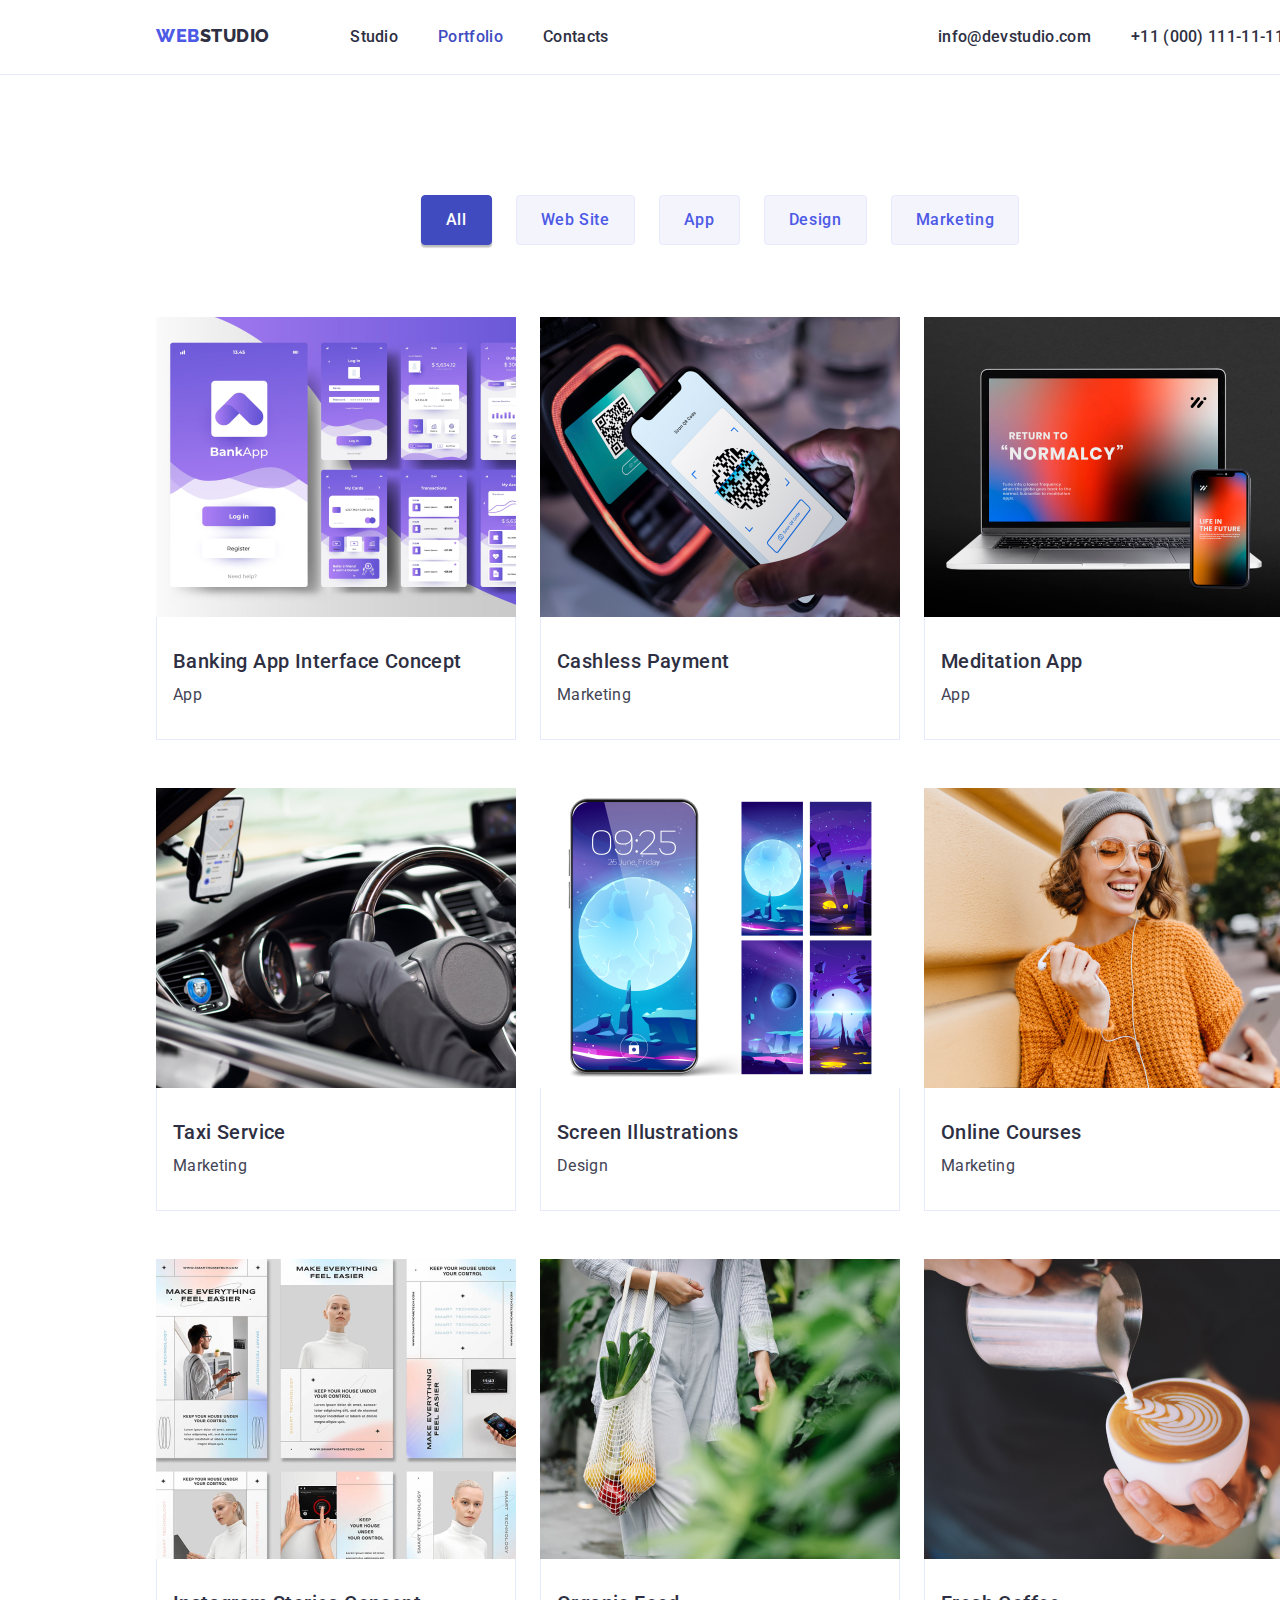
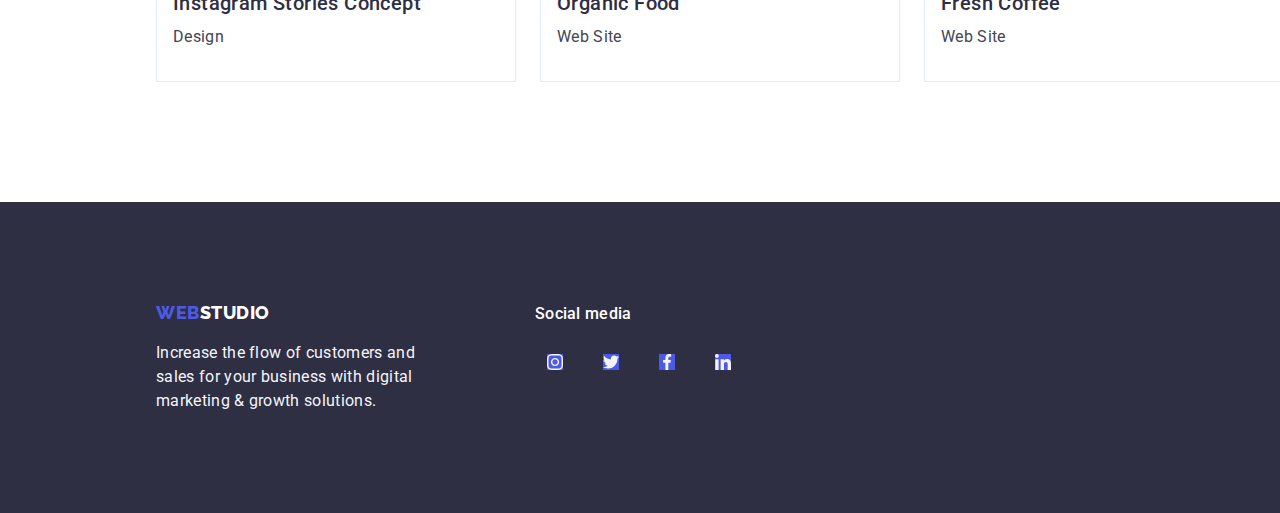
==== portfolio.html @ 373e4af5 "hw-4-initial" ====
<!DOCTYPE html>
<html lang="en">
    <head>
        <meta charset="UTF-8">
        <meta name="viewport" content="width=device-width, initial-scale=1.0">
        <title>GOIT-homework #3</title>
        <link rel="stylesheet" href="https://cdnjs.cloudflare.com/ajax/libs/modern-normalize/1.0.0/modern-normalize.min.css" />
        <link rel="preconnect" href="https://fonts.googleapis.com">
        <link rel="preconnect" href="https://fonts.gstatic.com" crossorigin>
        <link href="https://fonts.googleapis.com/css2?family=Raleway:ital,wght@0,800;1,800&family=Roboto:ital,wght@0,400;0,500;0,700;0,900;1,400;1,500;1,700;1,900&display=swap"
            rel="stylesheet">
        <link rel="stylesheet" href="./css/styles.css" />
    </head>

    <body>
        <header class="header">
            <div class="container header-container">
                <nav>
                    <a href="./index.html" class="logo-web link">WEB<span class="logo-studio">STUDIO</span></a>
                    <ul class="menu list">
                        <li><a class="menu-link link" href="./index.html">Studio</a></li>
                        <li><a class="menu-link link active-link" href="./portfolio.html">Portfolio</a></li>
                        <li><a class="menu-link link" href="#">Contacts</a></li>
                    </ul>
                </nav>
        
                <ul class="container-contacts contact-links list">
                    <li><a class="menu-link link" href="mailto:info@devstudio.com">info@devstudio.com</a></li>
                    <li><a class="menu-link link" href="tel:+110001111111">+11 (000) 111-11-11</a></li>
                </ul>
            </div>
        </header>

        <main>
            <section class="section">
                <div class="container">
                    <ul class="filter list">
                        <li><button type="button" class="button-filter-active button-filter">All</button></li>
                        <li><button type="button" class="button-filter">Web Site</button></li>
                        <li><button type="button" class="button-filter">App</button></li>
                        <li><button type="button" class="button-filter">Design</button></li>
                        <li><button type="button" class="button-filter">Marketing</button></li>
                    </ul>

                    <ul class="portfolio list">
                        <li class="portfolio_item">
                            <img src="./images/portfolio-1.jpg" width="360" alt="Banking App Interface Concept" />
                            <div class="portfolio-text_wrapper">
                                <h3 class="portfolio_title">Banking App Interface Concept</h3>
                                <p class="portfolio_description"> App</p>
                            </div>
                        </li>

                        <li class="portfolio_item">
                            <img src="./images/portfolio-2.jpg" width="360" alt="Cashless Payment" />
                            <div class="portfolio-text_wrapper">
                                <h3 class="portfolio_title">Cashless Payment</h3>
                                <p class="portfolio_description">Marketing</p>
                            </div>
                        </li>

                        <li class="portfolio_item">
                            <img src="./images/portfolio-3.jpg" width="360" alt="Meditation App" />
                            <div class="portfolio-text_wrapper">
                                <h3 class="portfolio_title">Meditation App</h3>
                                <p class="portfolio_description">App</p>
                            </div>
                        </li>
                    
                        <li class="portfolio_item">
                            <img src="./images/portfolio-4.jpg" width="360" alt="Taxi Service" />
                            <div class="portfolio-text_wrapper">
                                <h3 class="portfolio_title">Taxi Service</h3>
                                <p class="portfolio_description"> Marketing</p>
                            </div>
                        </li>
                    
                        <li class="portfolio_item">
                            <img src="./images/portfolio-5.jpg" width="360" alt="Screen Illustrations" />
                            <div class="portfolio-text_wrapper">
                                <h3 class="portfolio_title">Screen Illustrations</h3>
                                <p class="portfolio_description">Design</p>
                            </div>
                        </li>
                    
                        <li class="portfolio_item">
                        <div class="portfolio_item">
                            <img src="./images/portfolio-6.jpg" width="360" alt="Online Courses" />
                            <div class="portfolio-text_wrapper">
                                <h3 class="portfolio_title">Online Courses</h3>
                                <p class="portfolio_description">Marketing</p>
                            </div>
                        </li>
                    
                        <li class="portfolio_item">
                            <img src="./images/portfolio-7.jpg" width="360" alt="Instagram Stories Concept" />
                            <div class="portfolio-text_wrapper">
                                <h3 class="portfolio_title">Instagram Stories Concept</h3>
                                <p class="portfolio_description"> Design</p>
                            </div>
                        </li>
                    
                        <li class="portfolio_item">
                            <img src="./images/portfolio-8.jpg" width="360" alt="Organic Food" />
                            <div class="portfolio-text_wrapper">
                                <h3 class="portfolio_title">Organic Food</h3>
                                <p class="portfolio_description">Web Site</p>
                            </div>
                        </li>
                    
                        <li class="portfolio_item">
                            <img src="./images/portfolio-9.jpg" width="360" alt="Fresh Coffee" />
                            <div class="portfolio-text_wrapper">
                                <h3 class="portfolio_title">Fresh Coffee</h3>
                                <p class="portfolio_description">Web Site</p>
                            </div>
                        </li>
                    </ul>
                </div>
            </section>
        </main>

    <footer class="footer">
        <div class="container row">
    
            <div class="footer-container">
                <a href="./index.html" class="logo-web link">WEB<span class="logo-studio-white">STUDIO</span></a>
                <p class="footer-item">Increase the flow of customers and <br />sales for your business with digital<br />
                    marketing &
                    growth solutions.</p>
            </div>
    
            <div class="footer-container footer-social-links_box">
                <p class="footer-social-links_text">Social media</p>
                <div class="footer-social-links">
                    <svg class="footer-social-links_svg">
                        <use href="./images/instagram.svg#instagram"></use>
                    </svg>
    
                    <svg class="footer-social-links_svg">
                        <use href="./images/twitter.svg#twitter"></use>
                    </svg>
                    <svg class="footer-social-links_svg">
                        <use href="./images/facebook.svg#facebook"></use>
                    </svg>
                    <svg class="footer-social-links_svg">
                        <use href="./images/linkedin.svg#linkedin"></use>
                    </svg>
                </div>
            </div>
        </div>
    
    </footer>
    </body>
    
    </html>
---- css/styles.css ----
:root {
    --cloud:#F4F4FD;
    --white:#ffffff;
    --navyblue:#2E2F42;
    --iris: #4D5AE5;
    --ocean:#404BBF;
    --cornflower:#E7E9FC;
    --slate: #434455;
    --lightslate:#8E8F99;
}
body {
    font-family: 'Roboto', sans-serif;
    background-color: var(--background-white);
    color: var(--navyblue);
    font-size: 16px;
    line-height: 24px;
    letter-spacing: 0.32px;
}
/* default */
h1,
h2,
h3,
h4,
h5,
h6,
p {
    margin: 0;
}

html {
    box-sizing: border-box;
}

*,
*::after,
*::before {
    box-sizing: inherit;
}

img {
    display: block;
    max-width: 100%;
    height: auto;
}

.link {
    text-decoration: none;
    color: inherit;
}

.list {
    list-style: none;
    padding: 0;
    margin: 0;
}

/*---*/

.active-link{
    color: var(--ocean);
}
.menu-link{
    font-size: 16px;
    font-weight: 500;
    line-height: 24px;
    letter-spacing: 0.32px;
}
.link:hover, .link:focus {
    color: var(--iris);
}
.link:active {
    color: var(--ocean);
}
.contact-links .link {
    color: var(--navyblue);
}
.contact-links .link:focus, .link:hover {
    color: var(--iris);
}
.contact-links .link:active {
    color: var(--ocean);
}

.logo-web, .logo-studio{
    color: var(--iris);
    font-size: 18px;
    font-family: Raleway;
    font-weight: 800;
    line-height: 21px;
    letter-spacing: 0.54px;
    text-transform: uppercase;
}

.logo-studio{
    color: var(--navyblue);
}
.logo-studio-white {
    color: var(--white);
}
.container {
    width: 1440px;
    padding: 0 156px;
    margin: 0 auto;
}
.container-contacts {
    display: flex;
    gap: 40px;
 
}
.header{
    padding: 25px 0;
    border-bottom: 1px solid var(--cornflower);
}
.header-container{
    display: flex;
    justify-content: space-between;
}
.menu {
    display: inline-flex;
    align-items: flex-start;
    gap: 40px;
    margin-left: 76px;
}

.what-we-do_item {
    flex-direction: column;
    justify-content: center;
    align-items: center;
    width: 360px;
    height: 300px;
    border: 1px solid var(--cornflower);
    background: url(<path-to-image>), lightgray -72.845px -19px / 144.444% 112.667% no-repeat;
}
.what-we-do {
    display: flex;
    gap: 24px;
    justify-content: center;
}
.hero{
    background-color: var(--navyblue);
    background:  url(../images/people-office.jpg), var(--grey, rgba(46, 47, 66, 0.70));
    background-blend-mode: overlay;
    background-size: cover;
    padding: 188px 0;
}
.hero-container {
    text-align: center;
   
}
.hero-title {
    font-size: 56px;
    font-weight: 700;
    line-height: 60px;
    letter-spacing: 1.12px;
    text-align: center;
    margin-bottom: 50px;
    color: white;
}
.hero-container_button {
    text-align: center;
    padding-top: 48px;
}
.main-button {
    display: inline-flex;
    padding: 16px 32px;
    align-items: flex-start;
    border: none;
    border-radius: 4px;
    background-color: var(--iris);
    color: var(--white);
    box-shadow: 0px 4px 4px 0px rgba(0, 0, 0, 0.15);
    cursor: pointer;
}
.button:hover{
    background-color: var(--ocean);
}
.section {
    padding: 120px 0;
}
.section-no-top-padding {
    padding-top: 0;
}
.benefits {
    gap: 22px;
    display: flex;
    align-items: center;
}
.benefits-svg {
    width: 64px;
    height: 64px;
   
    flex-shrink: 0;
}
.benefits-svg-box{
    width: 264px;
    height: 112px;
    padding: 24px 100px;
    flex-shrink: 0;
    border-radius: 4px;
    background: var(--cloud);
}

.benefits-title{
    font-size: 20px;
    font-weight: 500;
    line-height: 24px;
    margin-bottom: 8px;
    letter-spacing: 0.4px;
}
.benefits-description{
    font-size: 16px;
    line-height: 24px;
    letter-spacing: 0.32px;
}
.section_title{
    font-size: 36px;
    font-weight: 700;
    line-height: 40px;
    letter-spacing: 0.72px;
    text-transform: capitalize;
    text-align: center;
    margin-bottom: 70px;
}
.team-background {
    background: var(--cloud);
}
.team {
    display: flex;
    gap: 24px;
    justify-content: center;
}
.team-item {
    padding-bottom: 32px;
    border-radius: 0px 0px 4px 4px;
    background-color: var(--white);
    box-shadow: 0px 2px 1px 0px rgba(46, 47, 66, 0.08), 0px 1px 1px 0px rgba(46, 47, 66, 0.16), 0px 1px 6px 0px rgba(46, 47, 66, 0.08);
}
.team-name{
    margin-top: 25px;
    margin-bottom: 10px;
    text-align: center;
    font-size: 20px;
    font-weight: 500;
    line-height: 24px;
    letter-spacing: 0.4px;
}
.team-position{
    text-align: center;
    font-size: 16px;
    line-height: 24px;
    letter-spacing: 0.32px;
    margin-bottom: 8px;
}
.team-social-links{
    display: flex;
    justify-content: center;
    align-items: center;
    gap: 24px;
}
.team-social-links_box {
    width: 40px;
    height: 40px;
    fill: var(--iris);
}
.team-social-links_box:hover, .team-social-links_box:focus {
    fill: var(--ocean);
    cursor: pointer;
}

.button-filter{
    display: flex;
    padding: 12px 24px;
    justify-content: center;
    align-items: center;
    border-radius: 4px;
    border: 1px solid var(--cornflower);
    background: var(--cloud);
    color: var(--iris);
    font-size: 16px;
    font-weight: 500;
    line-height: 24px;
    letter-spacing: 0.64px;
}
.button-filter:hover {
    background-color: var(--ocean);
    cursor: pointer;
    color: var(--white);
    border: 1px solid var(--ocean);
}
.button-filter-active {
    background: var(--ocean);
    color: var(--white);
    box-shadow: 0px 2px 2px 0px rgba(0, 0, 0, 0.12), 0px 2px 1px 0px rgba(0, 0, 0, 0.08), 0px 3px 1px 0px rgba(0, 0, 0, 0.10);
    border: 1px solid var(--ocean);
    cursor: pointer;
}
.filter {
    display: flex;
    gap: 24px;
    justify-content: center;
    margin-bottom: 72px;
}
.portfolio {
    display: flex;
    gap: 48px 24px;
    flex-wrap: wrap;
}

.portfolio_item{
    display: flex;
    width: 360px;
    flex-direction: column;
    align-items: flex-start;
    border-radius: 0px 0px 4px 4px;
}
.portfolio-text_wrapper{
    padding: 32px 16px;
    border: 1px solid var(--cornflower);
    border-top: none;
    width: 100%;
}
.portfolio_title{
    color: var(--navyblue);
    margin-bottom: 10px;
    font-size: 20px;
    font-weight: 500;
    line-height: 24px;
    letter-spacing: 0.4px;
}
.portfolio_description{
    color: var(--slate);
    font-size: 16px;
    line-height: 24px;
    letter-spacing: 0.32px;
}
.customers{
    display: inline-flex;
    align-items: flex-start;
    gap: 24px;
}
.customers-box{
    width: 168px;
    height: 88px;
    flex-shrink: 0;
    border-radius: 4px;
    border: 1px solid var(--lightslate);
}
.customers-box_svg{
    width: 168px;
        height: 88px;
        padding: 16px 32px;
        fill: var(--lightslate);
}
.customers-box_svg:hover, .customers-box_svg:focus {
    fill: var(--ocean);
    cursor: pointer;
}
.footer {
    background-color: var(--navyblue);
    padding: 100px 0;
    
}
.footer-container {
    display: flex;
    flex-direction: column;
}
.footer-item {
    margin-top: 17.5px;
    color: var(--cloud);
    font-size: 16px;
    line-height: 24px;
    letter-spacing: 0.32px;
}
.footer-social-links_box {
    width: 208px;
    height: 80px; 
    margin-left: 120px;
    display: inline;
}
.footer-social-links {
    display: inline-flex;
    align-items: flex-start;
    gap: 16px;
}
.footer-social-links_svg {
    width: 40px;
    height: 40px;
    fill: var(--iris);
}
.footer-social-links_text{
    color: var(--white, #FFF);
    font-size: 16px;
    font-weight: 500;
    line-height: 24px;
    letter-spacing: 0.32px;
    margin-bottom: 16px;
}

.footer-social-links_svg:hover,
.footer-social-links_svg:focus {
    fill: var(--ocean);
    cursor: pointer;
}
.row {
    display: flex;
    flex-direction: row;
    flex-wrap: wrap;
    width: 100%;
}
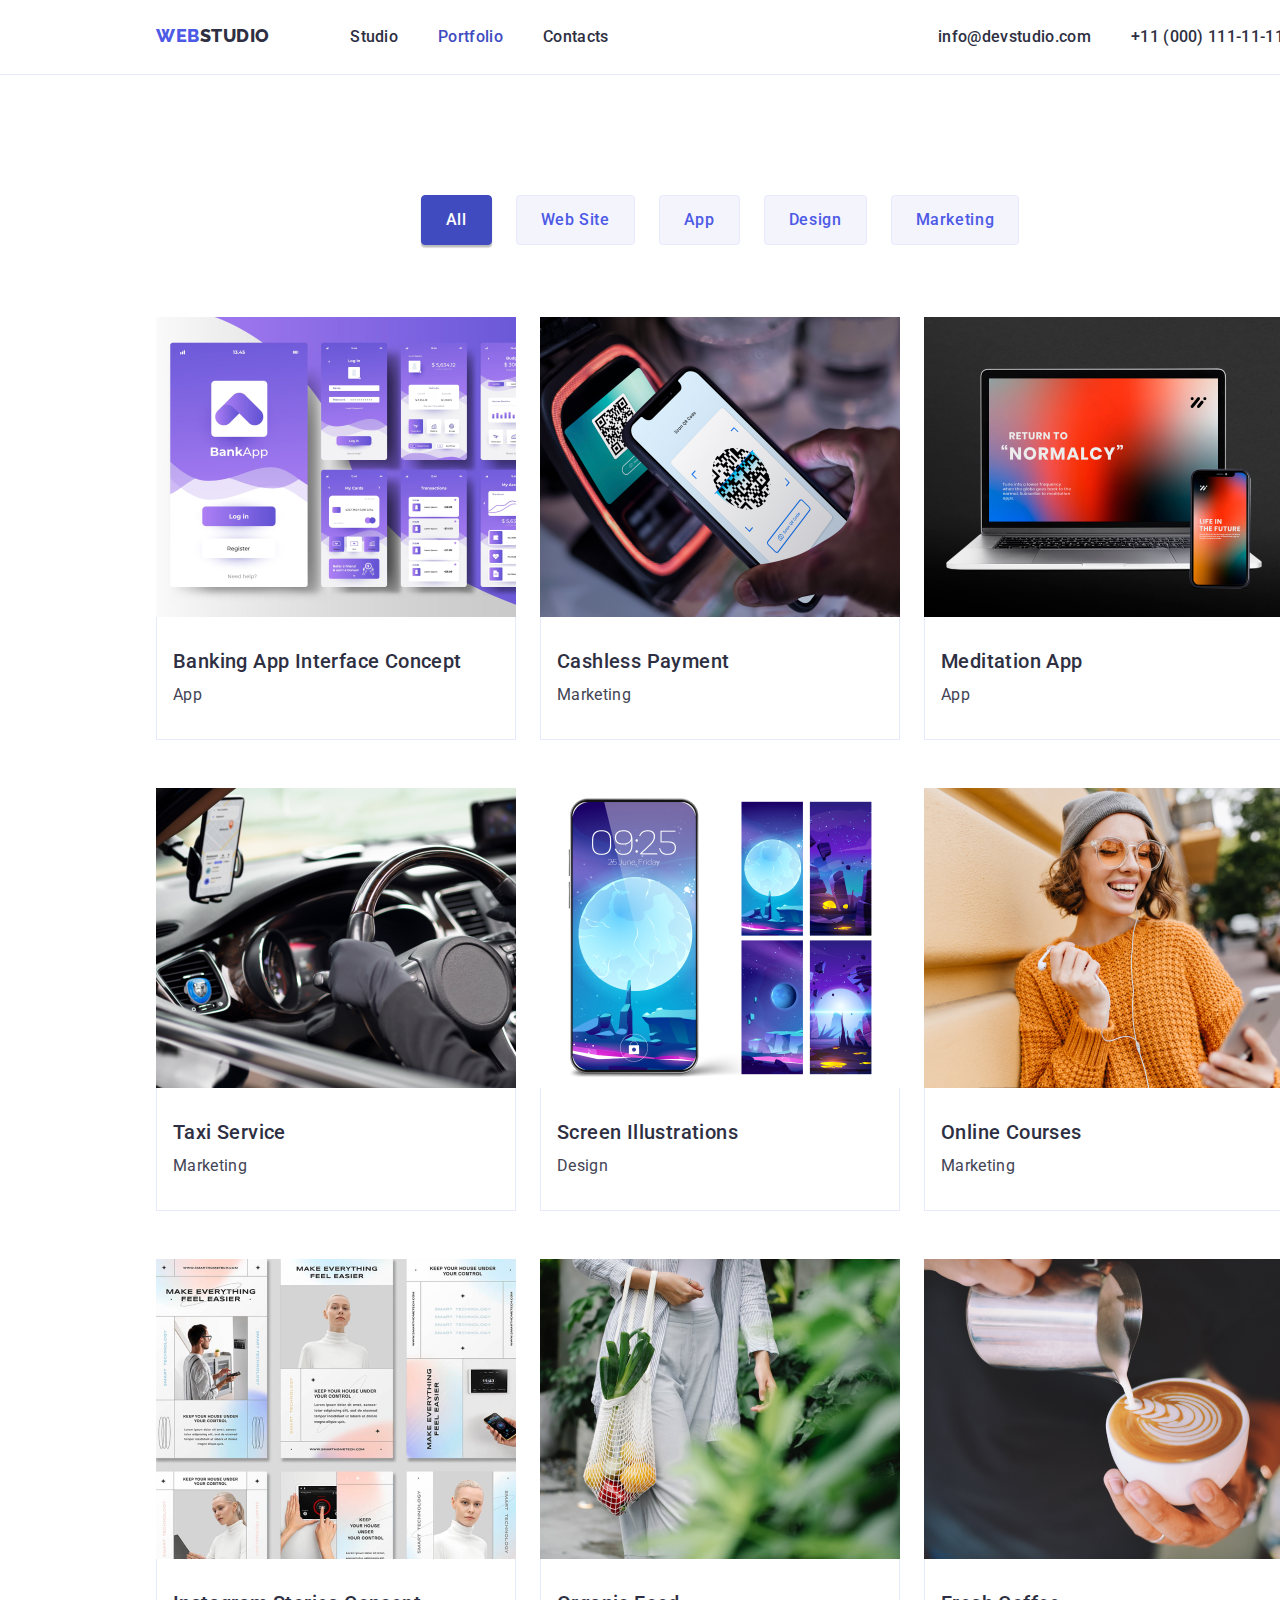
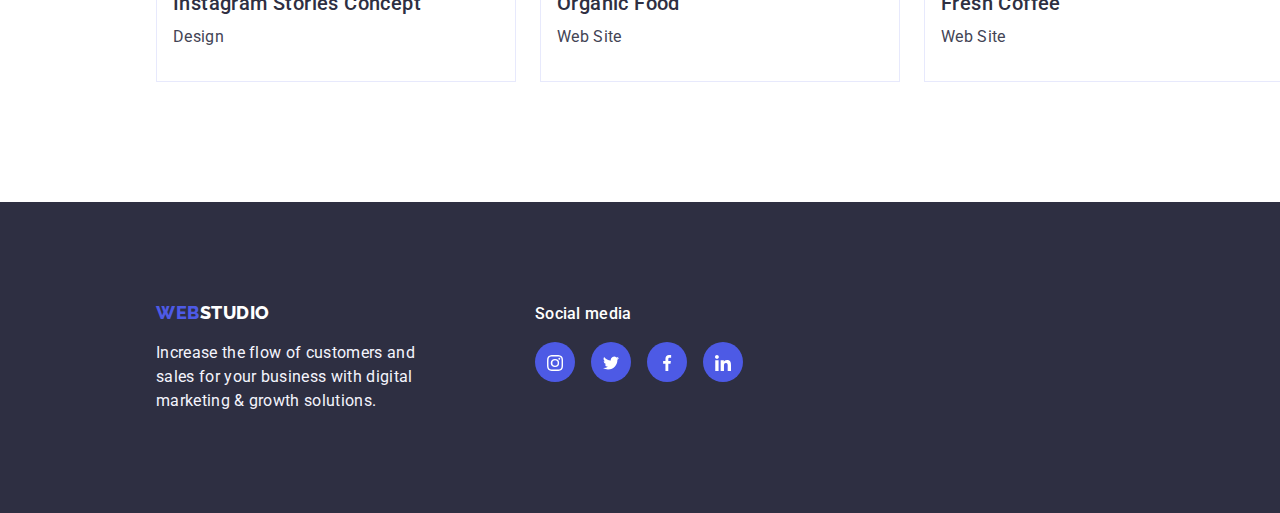
==== commit 4cbc3fbf: "hw-4-2nd-update" ====
--- a/portfolio.html
+++ b/portfolio.html
@@ -3,7 +3,7 @@
     <head>
         <meta charset="UTF-8">
         <meta name="viewport" content="width=device-width, initial-scale=1.0">
-        <title>GOIT-homework #3</title>
+        <title>GOIT-homework #4</title>
         <link rel="stylesheet" href="https://cdnjs.cloudflare.com/ajax/libs/modern-normalize/1.0.0/modern-normalize.min.css" />
         <link rel="preconnect" href="https://fonts.googleapis.com">
         <link rel="preconnect" href="https://fonts.gstatic.com" crossorigin>
@@ -44,76 +44,93 @@
 
                     <ul class="portfolio list">
                         <li class="portfolio_item">
-                            <img src="./images/portfolio-1.jpg" width="360" alt="Banking App Interface Concept" />
-                            <div class="portfolio-text_wrapper">
-                                <h3 class="portfolio_title">Banking App Interface Concept</h3>
-                                <p class="portfolio_description"> App</p>
-                            </div>
+                            <a href="#" class="link">
+                                <img src="./images/portfolio-1.jpg" width="360" alt="Banking App Interface Concept" />
+                                <div class="portfolio-text_wrapper">
+                                    <h3 class="portfolio_title">Banking App Interface Concept</h3>
+                                    <p class="portfolio_description"> App</p>
+                                </div>
+                            </a>
                         </li>
 
                         <li class="portfolio_item">
-                            <img src="./images/portfolio-2.jpg" width="360" alt="Cashless Payment" />
-                            <div class="portfolio-text_wrapper">
-                                <h3 class="portfolio_title">Cashless Payment</h3>
-                                <p class="portfolio_description">Marketing</p>
-                            </div>
+                            <a href="#" class="link">
+                                <img src="./images/portfolio-2.jpg" width="360" alt="Cashless Payment" />
+                                <div class="portfolio-text_wrapper">
+                                    <h3 class="portfolio_title">Cashless Payment</h3>
+                                    <p class="portfolio_description">Marketing</p>
+                                </div>
+                            </a>
                         </li>
 
                         <li class="portfolio_item">
-                            <img src="./images/portfolio-3.jpg" width="360" alt="Meditation App" />
-                            <div class="portfolio-text_wrapper">
-                                <h3 class="portfolio_title">Meditation App</h3>
-                                <p class="portfolio_description">App</p>
-                            </div>
+                            <a href="#" class="link">
+                                <img src="./images/portfolio-3.jpg" width="360" alt="Meditation App" />
+                                <div class="portfolio-text_wrapper">
+                                    <h3 class="portfolio_title">Meditation App</h3>
+                                    <p class="portfolio_description">App</p>
+                                </div>
+                            </a>
                         </li>
                     
                         <li class="portfolio_item">
-                            <img src="./images/portfolio-4.jpg" width="360" alt="Taxi Service" />
-                            <div class="portfolio-text_wrapper">
-                                <h3 class="portfolio_title">Taxi Service</h3>
-                                <p class="portfolio_description"> Marketing</p>
-                            </div>
+                            <a href="#" class="link">
+                                <img src="./images/portfolio-4.jpg" width="360" alt="Taxi Service" />
+                                <div class="portfolio-text_wrapper">
+                                    <h3 class="portfolio_title">Taxi Service</h3>
+                                    <p class="portfolio_description"> Marketing</p>
+                                </div>
+                            </a>
                         </li>
                     
                         <li class="portfolio_item">
-                            <img src="./images/portfolio-5.jpg" width="360" alt="Screen Illustrations" />
-                            <div class="portfolio-text_wrapper">
-                                <h3 class="portfolio_title">Screen Illustrations</h3>
-                                <p class="portfolio_description">Design</p>
-                            </div>
+                            <a href="#" class="link">
+                                <img src="./images/portfolio-5.jpg" width="360" alt="Screen Illustrations" />
+                                <div class="portfolio-text_wrapper">
+                                    <h3 class="portfolio_title">Screen Illustrations</h3>
+                                    <p class="portfolio_description">Design</p>
+                                </div>
+                            </a>
                         </li>
                     
                         <li class="portfolio_item">
-                        <div class="portfolio_item">
-                            <img src="./images/portfolio-6.jpg" width="360" alt="Online Courses" />
-                            <div class="portfolio-text_wrapper">
-                                <h3 class="portfolio_title">Online Courses</h3>
-                                <p class="portfolio_description">Marketing</p>
-                            </div>
+                            <a href="#" class="link">
+                                <img src="./images/portfolio-6.jpg" width="360" alt="Online Courses" />
+                                <div class="portfolio-text_wrapper">
+                                    <h3 class="portfolio_title">Online Courses</h3>
+                                    <p class="portfolio_description">Marketing</p>
+                                </div>
+                            </a>
                         </li>
                     
                         <li class="portfolio_item">
-                            <img src="./images/portfolio-7.jpg" width="360" alt="Instagram Stories Concept" />
-                            <div class="portfolio-text_wrapper">
-                                <h3 class="portfolio_title">Instagram Stories Concept</h3>
-                                <p class="portfolio_description"> Design</p>
-                            </div>
+                            <a href="#" class="link">
+                                <img src="./images/portfolio-7.jpg" width="360" alt="Instagram Stories Concept" />
+                                <div class="portfolio-text_wrapper">
+                                    <h3 class="portfolio_title">Instagram Stories Concept</h3>
+                                    <p class="portfolio_description"> Design</p>
+                                </div>
+                            </a>    
                         </li>
                     
                         <li class="portfolio_item">
-                            <img src="./images/portfolio-8.jpg" width="360" alt="Organic Food" />
-                            <div class="portfolio-text_wrapper">
-                                <h3 class="portfolio_title">Organic Food</h3>
-                                <p class="portfolio_description">Web Site</p>
-                            </div>
+                            <a href="#" class="link">
+                                <img src="./images/portfolio-8.jpg" width="360" alt="Organic Food" />
+                                <div class="portfolio-text_wrapper">
+                                    <h3 class="portfolio_title">Organic Food</h3>
+                                    <p class="portfolio_description">Web Site</p>
+                                </div>
+                            </a>    
                         </li>
                     
                         <li class="portfolio_item">
-                            <img src="./images/portfolio-9.jpg" width="360" alt="Fresh Coffee" />
-                            <div class="portfolio-text_wrapper">
-                                <h3 class="portfolio_title">Fresh Coffee</h3>
-                                <p class="portfolio_description">Web Site</p>
-                            </div>
+                            <a href="#" class="link">
+                                <img src="./images/portfolio-9.jpg" width="360" alt="Fresh Coffee" />
+                                <div class="portfolio-text_wrapper">
+                                    <h3 class="portfolio_title">Fresh Coffee</h3>
+                                    <p class="portfolio_description">Web Site</p>
+                                </div>
+                            </a>
                         </li>
                     </ul>
                 </div>
@@ -122,35 +139,53 @@
 
     <footer class="footer">
         <div class="container row">
-    
+
             <div class="footer-container">
                 <a href="./index.html" class="logo-web link">WEB<span class="logo-studio-white">STUDIO</span></a>
                 <p class="footer-item">Increase the flow of customers and <br />sales for your business with digital<br />
                     marketing &
                     growth solutions.</p>
             </div>
-    
-            <div class="footer-container footer-social-links_box">
+
+            <div class="footer-container footer-social-link_box">
                 <p class="footer-social-links_text">Social media</p>
-                <div class="footer-social-links">
-                    <svg class="footer-social-links_svg">
-                        <use href="./images/instagram.svg#instagram"></use>
-                    </svg>
-    
-                    <svg class="footer-social-links_svg">
-                        <use href="./images/twitter.svg#twitter"></use>
-                    </svg>
-                    <svg class="footer-social-links_svg">
-                        <use href="./images/facebook.svg#facebook"></use>
-                    </svg>
-                    <svg class="footer-social-links_svg">
-                        <use href="./images/linkedin.svg#linkedin"></use>
-                    </svg>
-                </div>
+                <ul class="footer-social list">
+                    <li class="team-social-circle">
+                        <a href="#" class="team-social-link">
+                            <svg class="team-social-link_box">
+                                <use href="./images/icons.svg#instagram"></use>
+                            </svg>
+                        </a>
+                    </li>
+
+                    <li class="team-social-circle">
+                        <a href="#" class="team-social-link">
+                            <svg class="team-social-link_box">
+                                <use href="./images/icons.svg#twitter"></use>
+                            </svg>
+                        </a>
+                    </li>
+
+                    <li class="team-social-circle">
+                        <a href="#" class="team-social-link">
+                            <svg class="team-social-link_box">
+                                <use href="./images/icons.svg#facebook"></use>
+                            </svg>
+                        </a>
+                    </li>
+
+                    <li class="team-social-circle">
+                        <a href="#" class="team-social-link">
+                            <svg class="team-social-link_box">
+                                <use href="./images/icons.svg#linkedin"></use>
+                            </svg>
+                        </a>
+                    </li>
+                </ul>
             </div>
         </div>
-    
+
     </footer>
-    </body>
-    
-    </html>+</body>
+
+</html>--- a/css/styles.css
+++ b/css/styles.css
@@ -194,12 +194,18 @@
 .benefits-svg-box{
     width: 264px;
     height: 112px;
-    padding: 24px 100px;
-    flex-shrink: 0;
+    display: flex;
+    align-items: center;
+    justify-content: center;
+    margin-bottom: 8px;
     border-radius: 4px;
     background: var(--cloud);
 }
-
+.benefits-svg-box_icon{
+    width: 64px;
+    height: 64px;
+    flex-shrink: 0;
+}
 .benefits-title{
     font-size: 20px;
     font-weight: 500;
@@ -237,7 +243,7 @@
 }
 .team-name{
     margin-top: 25px;
-    margin-bottom: 10px;
+    margin-bottom: 8px;
     text-align: center;
     font-size: 20px;
     font-weight: 500;
@@ -251,19 +257,33 @@
     letter-spacing: 0.32px;
     margin-bottom: 8px;
 }
-.team-social-links{
-    display: flex;
-    justify-content: center;
-    align-items: center;
+.team-social{
+    display: flex;
+    justify-content: center;
+    align-items: center;
+    height: 40px;
     gap: 24px;
-}
-.team-social-links_box {
+    margin-top: 8px;
+}
+.team-social-circle {
+    display: flex;
+    align-items: center;
+    justify-content: center;
+}
+.team-social-link {
     width: 40px;
     height: 40px;
-    fill: var(--iris);
-}
-.team-social-links_box:hover, .team-social-links_box:focus {
-    fill: var(--ocean);
+    background-color: var(--iris);
+    padding: 12px;
+    border-radius: 50%;       
+}
+.team-social-link_box {
+    width: 16px;
+    height: 16px;
+    flex-shrink: 0;
+}
+.team-social-link:hover, .team-social-link:focus {
+    background-color: var(--ocean);
     cursor: pointer;
 }
 
@@ -286,6 +306,7 @@
     cursor: pointer;
     color: var(--white);
     border: 1px solid var(--ocean);
+    box-shadow: 0px 2px 2px 0px rgba(0, 0, 0, 0.12), 0px 2px 1px 0px rgba(0, 0, 0, 0.08), 0px 3px 1px 0px rgba(0, 0, 0, 0.10);
 }
 .button-filter-active {
     background: var(--ocean);
@@ -312,6 +333,11 @@
     flex-direction: column;
     align-items: flex-start;
     border-radius: 0px 0px 4px 4px;
+}
+.portfolio_item:hover {
+    border: 1px solid var(--cloud, #F4F4FD);
+    background: var(--white, #FFF);
+    box-shadow: 0px 2px 1px 0px rgba(46, 47, 66, 0.08), 0px 1px 1px 0px rgba(46, 47, 66, 0.16), 0px 1px 6px 0px rgba(46, 47, 66, 0.08);
 }
 .portfolio-text_wrapper{
     padding: 32px 16px;
@@ -347,9 +373,9 @@
 }
 .customers-box_svg{
     width: 168px;
-        height: 88px;
-        padding: 16px 32px;
-        fill: var(--lightslate);
+    height: 88px;
+    padding: 16px 32px;
+    fill: var(--lightslate);
 }
 .customers-box_svg:hover, .customers-box_svg:focus {
     fill: var(--ocean);
@@ -371,22 +397,26 @@
     line-height: 24px;
     letter-spacing: 0.32px;
 }
-.footer-social-links_box {
+.footer-social-link_box {
     width: 208px;
-    height: 80px; 
+    height: 80px;
+    flex-shrink: 0;
     margin-left: 120px;
     display: inline;
 }
-.footer-social-links {
+.footer-social {
     display: inline-flex;
     align-items: flex-start;
     gap: 16px;
 }
-.footer-social-links_svg {
+.footer-social-link {
     width: 40px;
     height: 40px;
-    fill: var(--iris);
-}
+    background-color: var(--iris);
+    padding: 8px;
+    border-radius: 50%;
+}
+
 .footer-social-links_text{
     color: var(--white, #FFF);
     font-size: 16px;
@@ -396,14 +426,12 @@
     margin-bottom: 16px;
 }
 
-.footer-social-links_svg:hover,
-.footer-social-links_svg:focus {
+.footer-social-link_box:hover,
+.footer-social-link_box:focus {
     fill: var(--ocean);
     cursor: pointer;
 }
 .row {
     display: flex;
     flex-direction: row;
-    flex-wrap: wrap;
-    width: 100%;
 }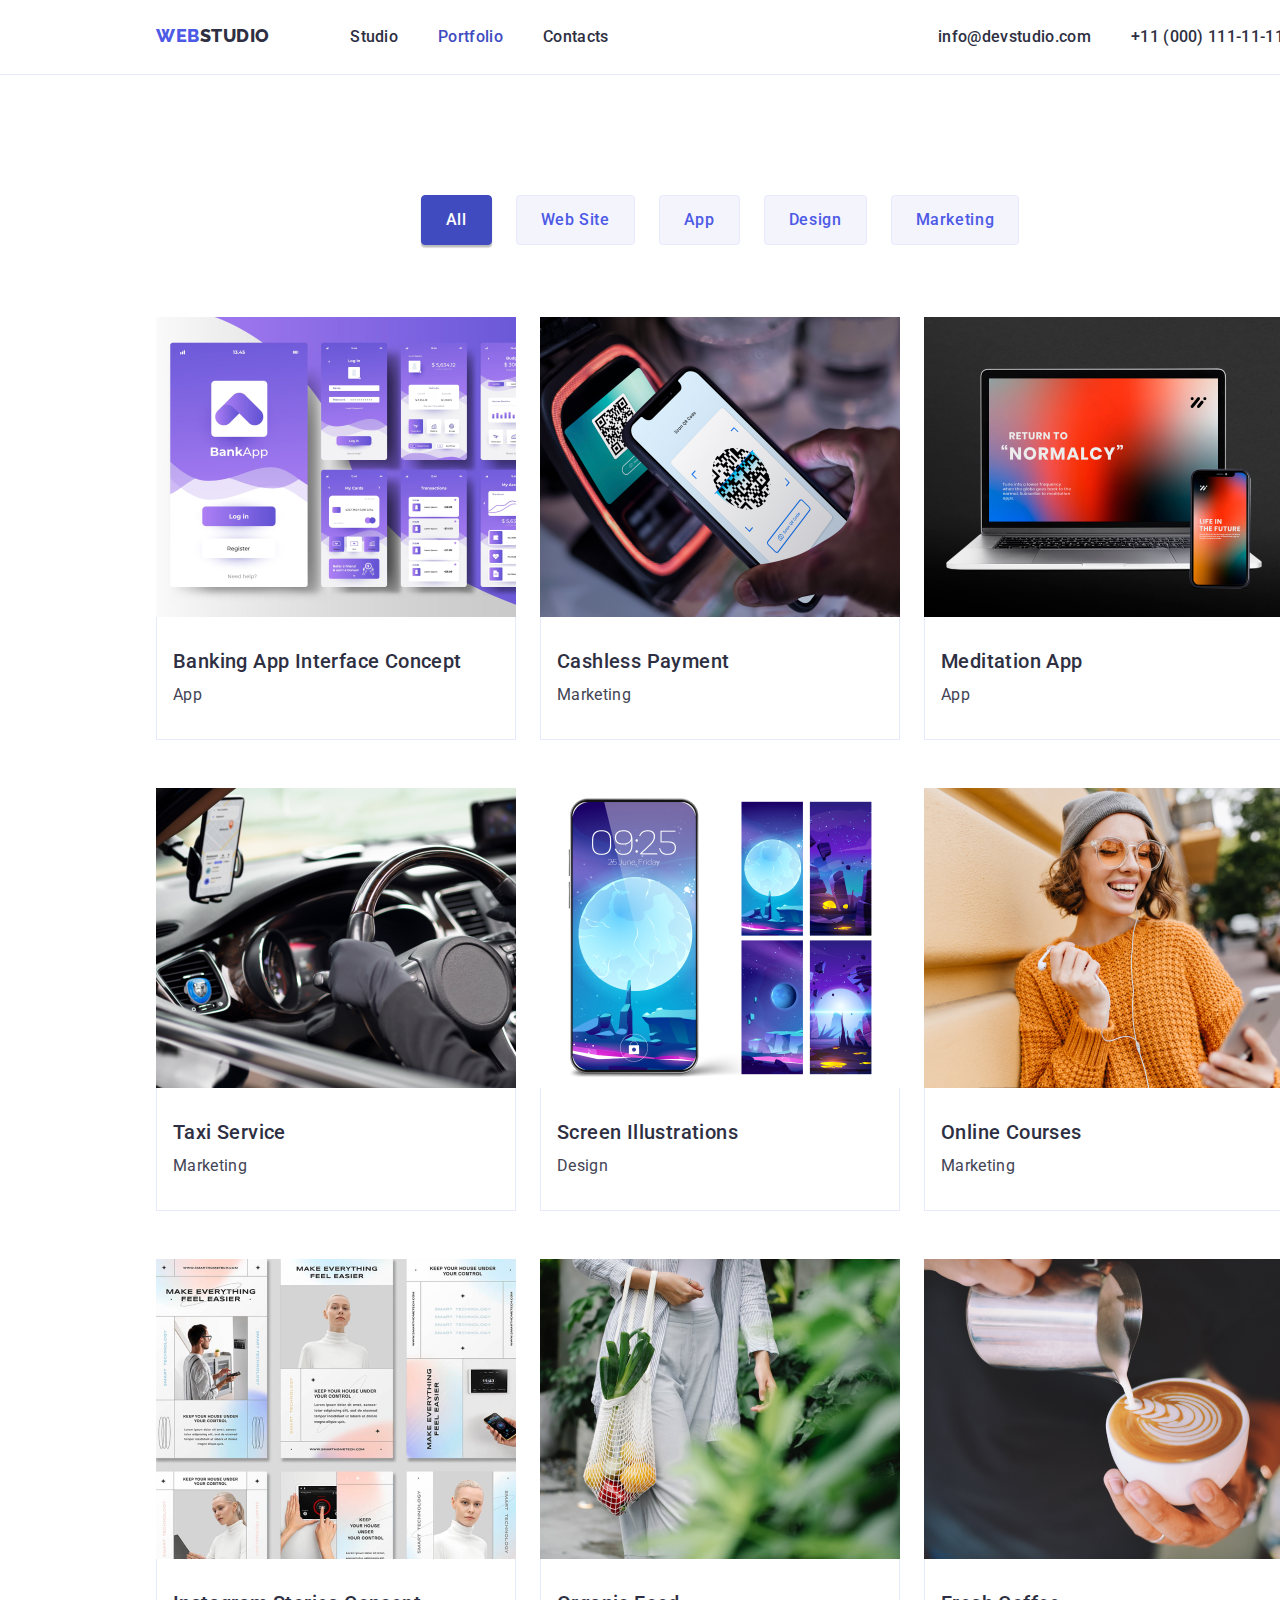
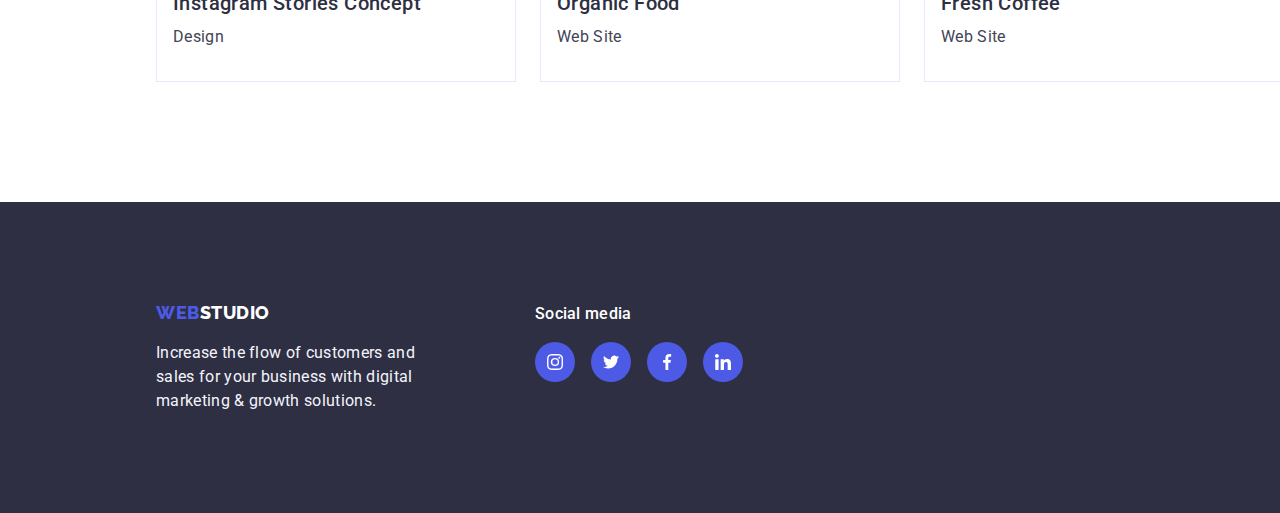
==== commit 5b7a2acc: "hw-4-3rd" ====
--- a/portfolio.html
+++ b/portfolio.html
@@ -44,7 +44,7 @@
 
                     <ul class="portfolio list">
                         <li class="portfolio_item">
-                            <a href="#" class="link">
+                            <a href="#" class="portfolio-link link">
                                 <img src="./images/portfolio-1.jpg" width="360" alt="Banking App Interface Concept" />
                                 <div class="portfolio-text_wrapper">
                                     <h3 class="portfolio_title">Banking App Interface Concept</h3>
@@ -54,7 +54,7 @@
                         </li>
 
                         <li class="portfolio_item">
-                            <a href="#" class="link">
+                            <a href="#" class="portfolio-link link">
                                 <img src="./images/portfolio-2.jpg" width="360" alt="Cashless Payment" />
                                 <div class="portfolio-text_wrapper">
                                     <h3 class="portfolio_title">Cashless Payment</h3>
@@ -64,7 +64,7 @@
                         </li>
 
                         <li class="portfolio_item">
-                            <a href="#" class="link">
+                            <a href="#" class="portfolio-link link">
                                 <img src="./images/portfolio-3.jpg" width="360" alt="Meditation App" />
                                 <div class="portfolio-text_wrapper">
                                     <h3 class="portfolio_title">Meditation App</h3>
@@ -74,7 +74,7 @@
                         </li>
                     
                         <li class="portfolio_item">
-                            <a href="#" class="link">
+                            <a href="#" class="portfolio-link link">
                                 <img src="./images/portfolio-4.jpg" width="360" alt="Taxi Service" />
                                 <div class="portfolio-text_wrapper">
                                     <h3 class="portfolio_title">Taxi Service</h3>
@@ -84,7 +84,7 @@
                         </li>
                     
                         <li class="portfolio_item">
-                            <a href="#" class="link">
+                            <a href="#" class="portfolio-link link">
                                 <img src="./images/portfolio-5.jpg" width="360" alt="Screen Illustrations" />
                                 <div class="portfolio-text_wrapper">
                                     <h3 class="portfolio_title">Screen Illustrations</h3>
@@ -94,7 +94,7 @@
                         </li>
                     
                         <li class="portfolio_item">
-                            <a href="#" class="link">
+                            <a href="#" class="portfolio-link link">
                                 <img src="./images/portfolio-6.jpg" width="360" alt="Online Courses" />
                                 <div class="portfolio-text_wrapper">
                                     <h3 class="portfolio_title">Online Courses</h3>
@@ -104,7 +104,7 @@
                         </li>
                     
                         <li class="portfolio_item">
-                            <a href="#" class="link">
+                            <a href="#" class="portfolio-link link">
                                 <img src="./images/portfolio-7.jpg" width="360" alt="Instagram Stories Concept" />
                                 <div class="portfolio-text_wrapper">
                                     <h3 class="portfolio_title">Instagram Stories Concept</h3>
@@ -114,7 +114,7 @@
                         </li>
                     
                         <li class="portfolio_item">
-                            <a href="#" class="link">
+                            <a href="#" class="portfolio-link link">
                                 <img src="./images/portfolio-8.jpg" width="360" alt="Organic Food" />
                                 <div class="portfolio-text_wrapper">
                                     <h3 class="portfolio_title">Organic Food</h3>
@@ -124,7 +124,7 @@
                         </li>
                     
                         <li class="portfolio_item">
-                            <a href="#" class="link">
+                            <a href="#" class="portfolio-link link">
                                 <img src="./images/portfolio-9.jpg" width="360" alt="Fresh Coffee" />
                                 <div class="portfolio-text_wrapper">
                                     <h3 class="portfolio_title">Fresh Coffee</h3>
@@ -139,53 +139,54 @@
 
     <footer class="footer">
         <div class="container row">
-
+    
             <div class="footer-container">
                 <a href="./index.html" class="logo-web link">WEB<span class="logo-studio-white">STUDIO</span></a>
                 <p class="footer-item">Increase the flow of customers and <br />sales for your business with digital<br />
                     marketing &
                     growth solutions.</p>
             </div>
-
+    
             <div class="footer-container footer-social-link_box">
                 <p class="footer-social-links_text">Social media</p>
                 <ul class="footer-social list">
-                    <li class="team-social-circle">
+                    <li>
                         <a href="#" class="team-social-link">
                             <svg class="team-social-link_box">
                                 <use href="./images/icons.svg#instagram"></use>
                             </svg>
                         </a>
                     </li>
-
-                    <li class="team-social-circle">
+    
+                    <li>
                         <a href="#" class="team-social-link">
                             <svg class="team-social-link_box">
                                 <use href="./images/icons.svg#twitter"></use>
                             </svg>
                         </a>
                     </li>
-
-                    <li class="team-social-circle">
+    
+                    <li>
                         <a href="#" class="team-social-link">
                             <svg class="team-social-link_box">
                                 <use href="./images/icons.svg#facebook"></use>
                             </svg>
                         </a>
                     </li>
-
-                    <li class="team-social-circle">
+    
+                    <li>
                         <a href="#" class="team-social-link">
                             <svg class="team-social-link_box">
                                 <use href="./images/icons.svg#linkedin"></use>
                             </svg>
                         </a>
                     </li>
+    
                 </ul>
             </div>
         </div>
-
+    
     </footer>
-</body>
-
-</html>+    </body>
+    
+    </html>--- a/css/styles.css
+++ b/css/styles.css
@@ -54,8 +54,6 @@
     margin: 0;
 }
 
-/*---*/
-
 .active-link{
     color: var(--ocean);
 }
@@ -64,6 +62,10 @@
     font-weight: 500;
     line-height: 24px;
     letter-spacing: 0.32px;
+}
+.menu-link_contacts {
+    font-weight: 400;
+    color: var(--slate);
 }
 .link:hover, .link:focus {
     color: var(--iris);
@@ -165,6 +167,7 @@
     padding: 16px 32px;
     align-items: flex-start;
     border: none;
+    font-weight: 500;
     border-radius: 4px;
     background-color: var(--iris);
     color: var(--white);
@@ -261,20 +264,15 @@
     display: flex;
     justify-content: center;
     align-items: center;
-    height: 40px;
     gap: 24px;
-    margin-top: 8px;
-}
-.team-social-circle {
-    display: flex;
-    align-items: center;
-    justify-content: center;
 }
 .team-social-link {
+    display: flex;
+    align-items: center;
+    justify-content: center;
     width: 40px;
     height: 40px;
     background-color: var(--iris);
-    padding: 12px;
     border-radius: 50%;       
 }
 .team-social-link_box {
@@ -286,7 +284,6 @@
     background-color: var(--ocean);
     cursor: pointer;
 }
-
 .button-filter{
     display: flex;
     padding: 12px 24px;
@@ -301,7 +298,7 @@
     line-height: 24px;
     letter-spacing: 0.64px;
 }
-.button-filter:hover {
+.button-filter:hover, .button-filter:focus {
     background-color: var(--ocean);
     cursor: pointer;
     color: var(--white);
@@ -326,7 +323,6 @@
     gap: 48px 24px;
     flex-wrap: wrap;
 }
-
 .portfolio_item{
     display: flex;
     width: 360px;
@@ -334,9 +330,10 @@
     align-items: flex-start;
     border-radius: 0px 0px 4px 4px;
 }
-.portfolio_item:hover {
-    border: 1px solid var(--cloud, #F4F4FD);
-    background: var(--white, #FFF);
+.portfolio-link{
+    display: block;
+}
+.portfolio-link:hover, .portfolio-link:focus{
     box-shadow: 0px 2px 1px 0px rgba(46, 47, 66, 0.08), 0px 1px 1px 0px rgba(46, 47, 66, 0.16), 0px 1px 6px 0px rgba(46, 47, 66, 0.08);
 }
 .portfolio-text_wrapper{
@@ -365,20 +362,24 @@
     gap: 24px;
 }
 .customers-box{
+    display: flex;
+    align-items: center;
+    justify-content: center;
     width: 168px;
     height: 88px;
     flex-shrink: 0;
     border-radius: 4px;
     border: 1px solid var(--lightslate);
+    color: var(--lightslate);
 }
 .customers-box_svg{
-    width: 168px;
-    height: 88px;
-    padding: 16px 32px;
-    fill: var(--lightslate);
-}
-.customers-box_svg:hover, .customers-box_svg:focus {
-    fill: var(--ocean);
+    width: 1048px;
+    height: 56px;
+    fill: currentColor;
+}
+.customers-box:hover, .customers-box:focus {
+    border-color: var(--ocean);
+    color: var(--ocean);
     cursor: pointer;
 }
 .footer {
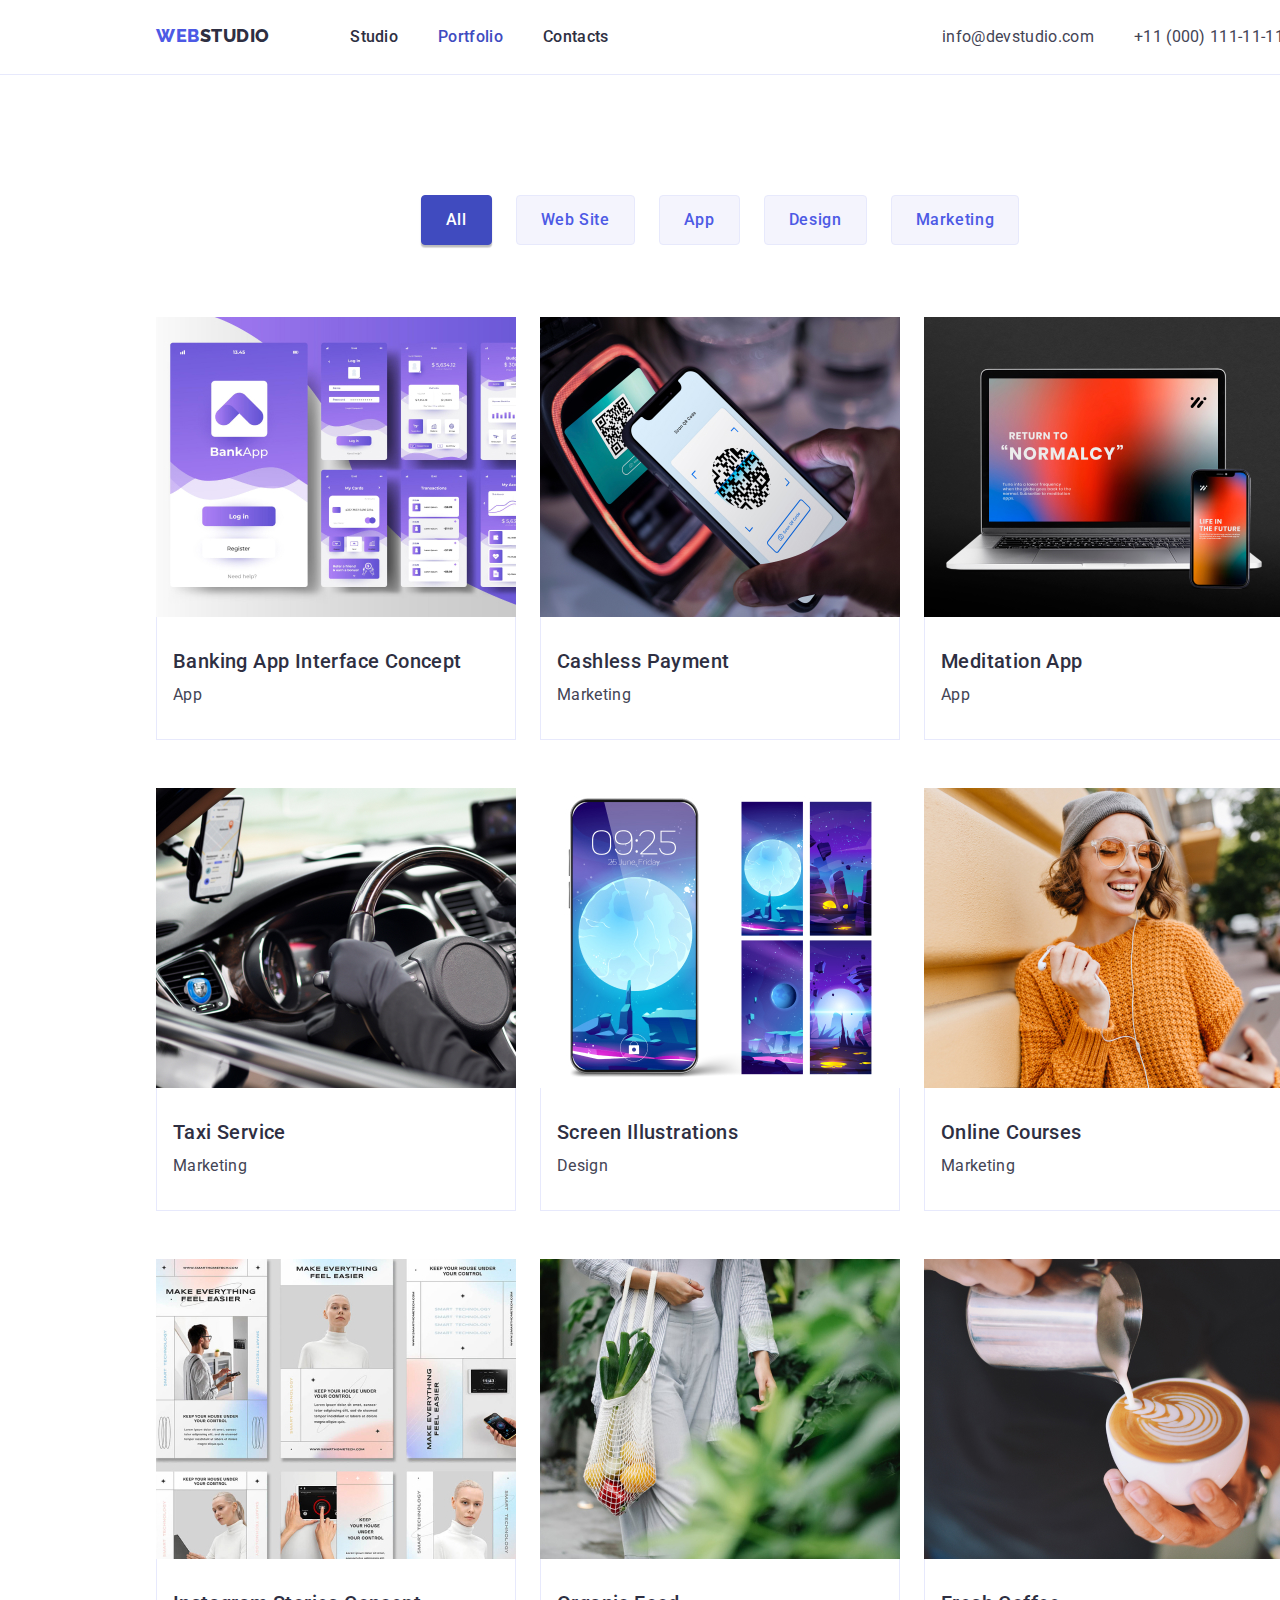
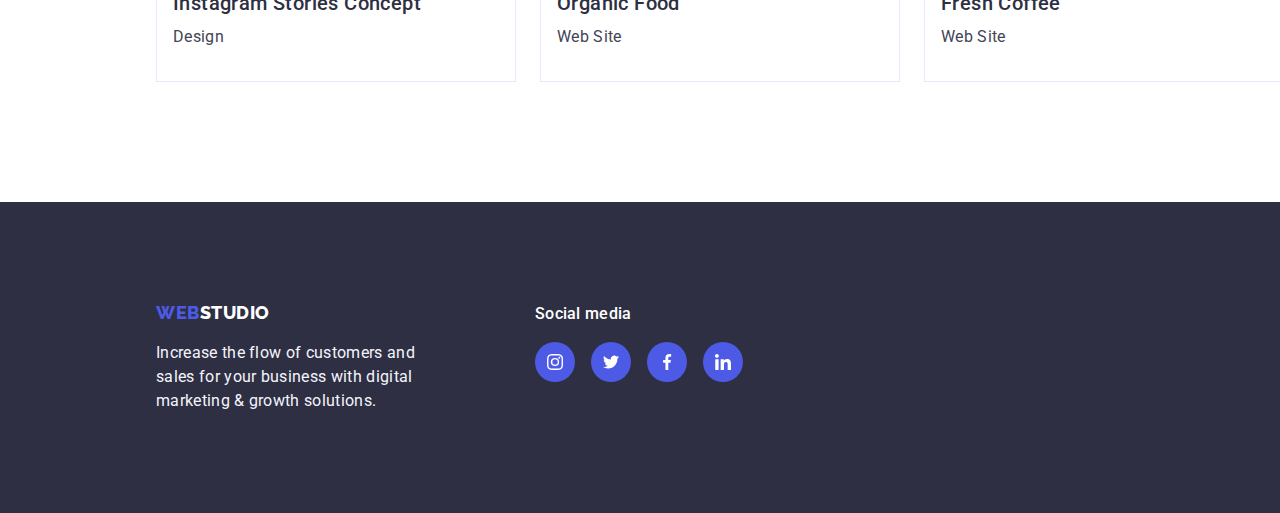
==== commit 73ab16c5: "hw-4-3rd-2" ====
--- a/portfolio.html
+++ b/portfolio.html
@@ -24,9 +24,9 @@
                     </ul>
                 </nav>
         
-                <ul class="container-contacts contact-links list">
-                    <li><a class="menu-link link" href="mailto:info@devstudio.com">info@devstudio.com</a></li>
-                    <li><a class="menu-link link" href="tel:+110001111111">+11 (000) 111-11-11</a></li>
+                <ul class="container-contacts list">
+                    <li><a class="contact-links" href="mailto:info@devstudio.com">info@devstudio.com</a></li>
+                    <li><a class="contact-links" href="tel:+110001111111">+11 (000) 111-11-11</a></li>
                 </ul>
             </div>
         </header>
--- a/css/styles.css
+++ b/css/styles.css
@@ -63,20 +63,18 @@
     line-height: 24px;
     letter-spacing: 0.32px;
 }
-.menu-link_contacts {
+.link:hover, .link:focus {
+    color: var(--iris);
+}
+.link:active {
+    color: var(--ocean);
+}
+.contact-links {
+    text-decoration: none;
     font-weight: 400;
     color: var(--slate);
 }
-.link:hover, .link:focus {
-    color: var(--iris);
-}
-.link:active {
-    color: var(--ocean);
-}
-.contact-links .link {
-    color: var(--navyblue);
-}
-.contact-links .link:focus, .link:hover {
+.contact-links:focus, .contact-links:hover {
     color: var(--iris);
 }
 .contact-links .link:active {
